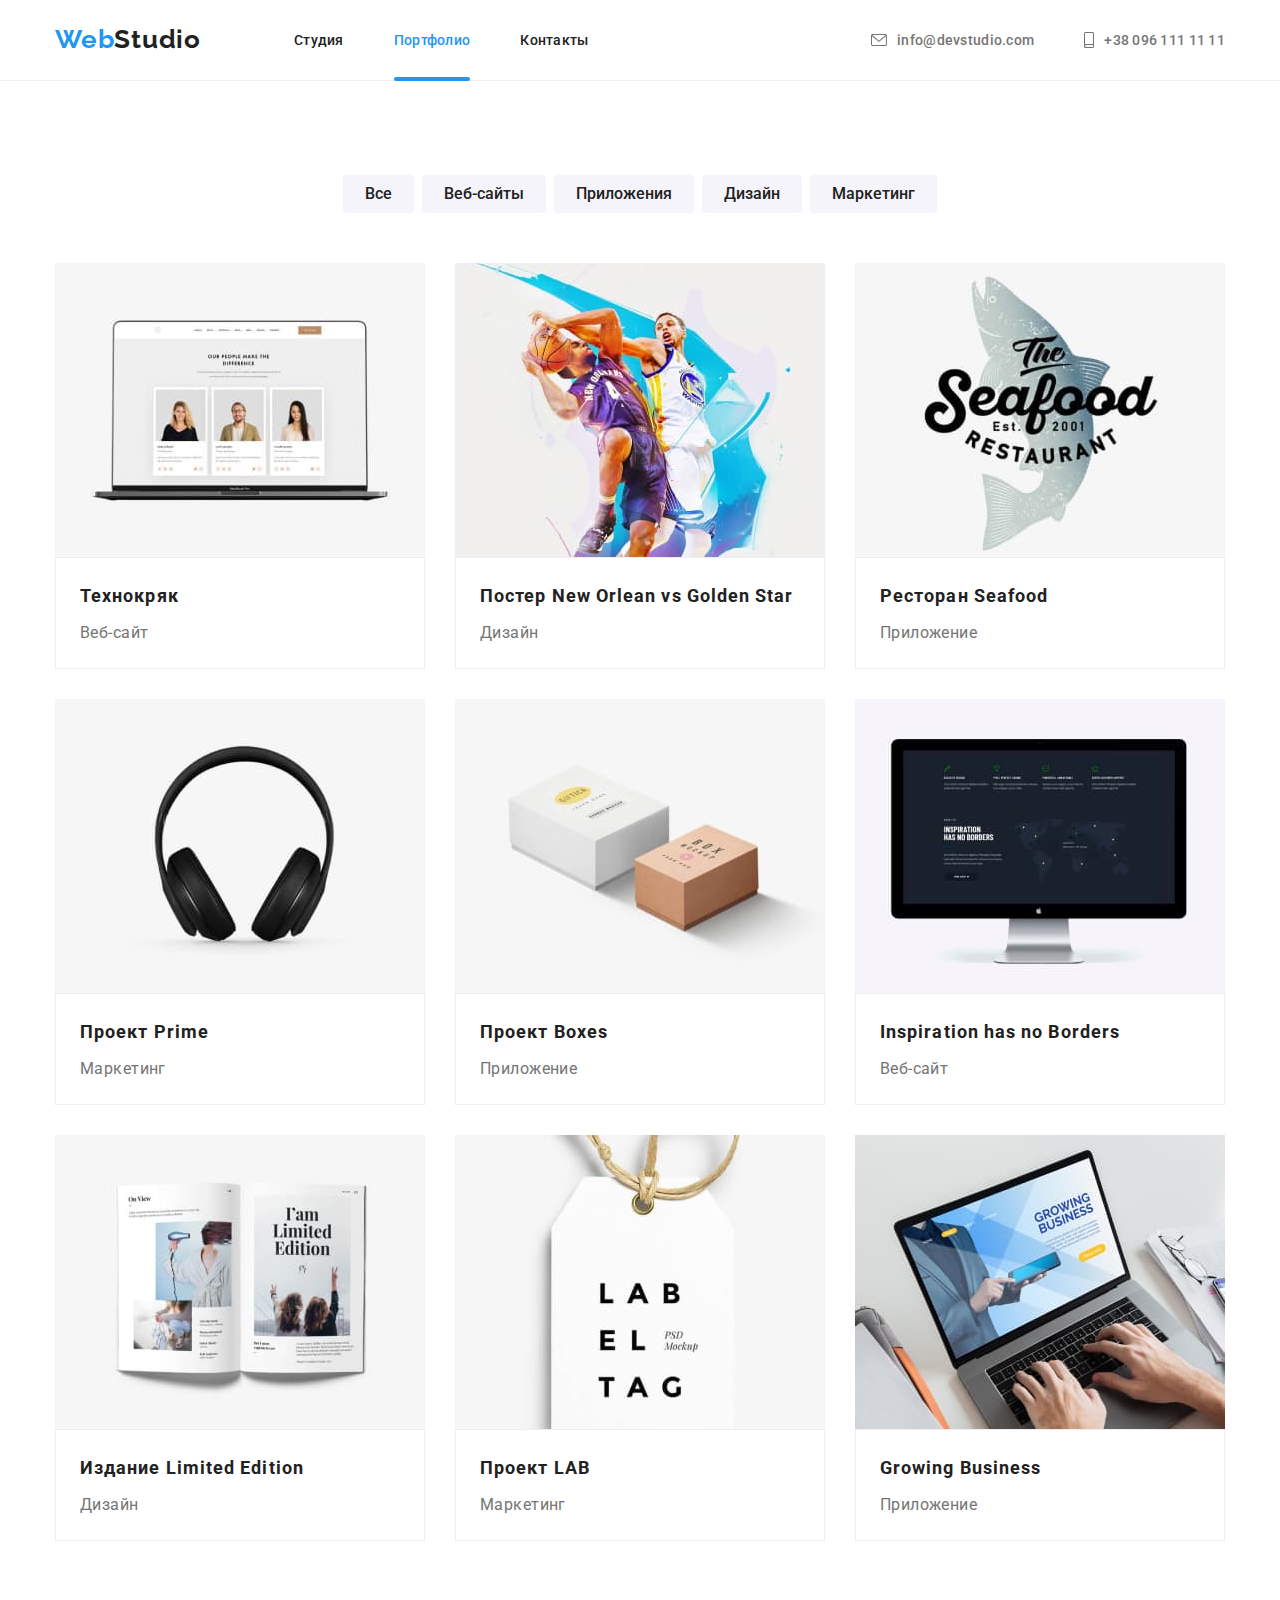
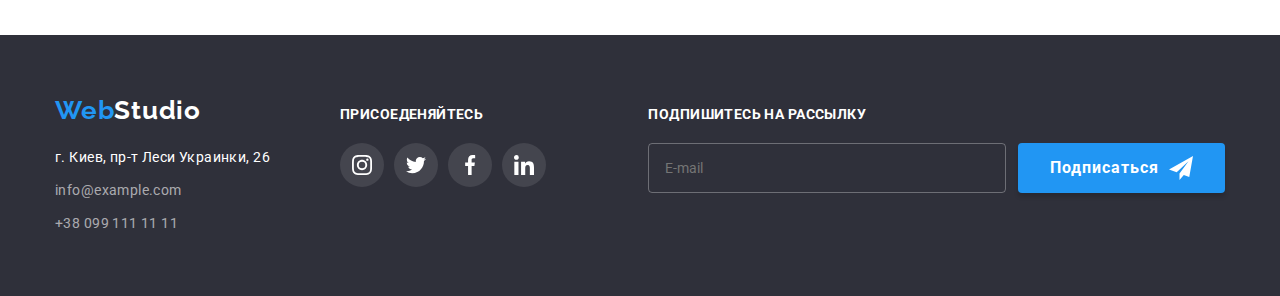
==== portfolio.html @ d72b81e9 "add files" ====
<!DOCTYPE html>
<html lang="ru">
  <head>
    <meta charset="UTF-8" />
    <meta http-equiv="X-UA-Compatible" content="IE=edge" />
    <meta name="viewport" content="width=device-width, initial-scale=1.0" />
    <title>Portfolio</title>
    <link rel="preconnect" href="https://fonts.googleapis.com" />
    <link rel="preconnect" href="https://fonts.gstatic.com" crossorigin />
    <link
      href="https://fonts.googleapis.com/css2?family=Raleway:wght@700&family=Roboto:wght@400;500;700;900&display=swap"
      rel="stylesheet"
    />
        <link rel="stylesheet" href="./css/main.min.css">
    

  </head>

  <body>
  <header class="header">
    <div class="container header__container">
      <a href="./index.html" class="logo header__logo">Web<span class="logo__text--dark">Studio</span></a>
      <nav class="nav">
        <ul class="nav__list list">
          <li class="nav__item">
            <a href="./index.html" class="nav__link link ">Студия</a>
          </li>
          <li class="nav__item">
            <a href="./portfolio.html" class="nav__link link nav__link--selected">Портфолио</a>
          </li>
          <li class="nav__item">
            <a href="" class="nav__link link">Контакты</a>
          </li>
        </ul>
      </nav>
  
      <ul class="contact list">
        <li class="contact__item">
          <a href="mailto:info@devstudio.com" class="contact__link link">
            <svg class="contact__icon" width="16" height="12">
              <use href="./images/icons.svg#icon-mail"></use>
            </svg>
            info@devstudio.com
          </a>
        </li>
        <li class="contact__item">
          <a href="tel:+380961111111" class="contact__link link"><svg class="contact__icon" width="10" height="16">
              <use href="./images/icons.svg#icon-smartphone"></use>
            </svg>
            +38 096 111 11 11
          </a>
        </li>
      </ul>
    </div>
  </header>
    <!-- Main -->
    <main>
      <section class="products section">
        <div class="container ">
          <!-- Скрытый заголовок -->
          <h1 class="visually-hidden">Проекты</h1>
          <ul class="filtr list">
            <li class="filtr__item">
              <button type="button" class="filtr-button button">Все</button>
            </li>
            <li class="filtr__item">
              <button type="button" class="filtr-button button">
                Веб-сайты
              </button>
            </li>
            <li class="filtr__item">
              <button type="button" class="filtr-button button">
                Приложения
              </button>
            </li>
            <li class="filtr__item">
              <button type="button" class="filtr-button button">Дизайн</button>
            </li>
            <li class="filtr__item">
              <button type="button" class="filtr-button button">
                Маркетинг
              </button>
            </li>
          </ul>
          <ul class="projects list card-set">
            <li class="projects-card card-item">
              
              <a href="" target="_blank" rel="noreferrer noopener" class="projects-card__link link">
                <div class="projects-card__thumb">
                <img
                  src="./images/portfolio-project-1.jpg"
                  alt="Сайт Технокряк"
                  width="370"
                  height="294"
                  class="projects-card__img"
                />
                <div class="projects-card__overlay">
                  <p class="projects-card__overlay-text">Ресурс предлагает комплексные предложения с разным уровнем функционала и сервисов. Все это позволит посетителю получить
                  исчерпывающие сведения о компании или частном лице.</p>
                </div></div>
                <div class="projects-card__content">
                  <h2 class="projects-card__subtitle">Технокряк</h2>
                  <p class="projects-card__text">Веб-сайт</p>
                </div>
              </a>
            </li>
            <li class="projects-card card-item">
              <a href="" target="_blank" rel="noreferrer noopener" class="projects-card__link link"><div class="projects-card__thumb">
                <img
                  src="./images/portfolio-project-2.jpg"
                  alt="Постер New Orlean vs Golden Star"
                  width="370"
                  height="294"
                  class="projects-card__img"
                /><div class="projects-card__overlay">
                  <p class="projects-card__overlay-text">Ресурс предлагает комплексные предложения с разным уровнем функционала и сервисов. Все это позволит посетителю получить
                  исчерпывающие сведения о компании или частном лице.</p>
                </div></div>
                <div class="projects-card__content">
                  <h2 class="projects-card__subtitle">
                    Постер New Orlean vs Golden Star
                  </h2>
                  <p class="projects-card__text">Дизайн</p>
                </div>
              </a>
            </li>
            <li class="projects-card card-item">
              <a href="" target="_blank" rel="noreferrer noopener" class="projects-card__link link"><div class="projects-card__thumb">
                <img
                  src="./images/portfolio-project-3.jpg"
                  alt="Логотип ресторана Seafood"
                  width="370"
                  height="294"
                  class="projects-card__img"
                /><div class="projects-card__overlay">
                  <p class="projects-card__overlay-text">Ресурс предлагает комплексные предложения с разным уровнем функционала и сервисов. Все это позволит посетителю получить
                  исчерпывающие сведения о компании или частном лице.</p>
                </div></div>
                <div class="projects-card__content">
                  <h2 class="projects-card__subtitle">Ресторан Seafood</h2>
                  <p class="projects-card__text">Приложение</p>
                </div></a
              >
            </li>
            <li class="projects-card card-item">
              <a href="" target="_blank" rel="noreferrer noopener" class="projects-card__link link"><div class="projects-card__thumb">
                <img
                  src="./images/portfolio-project-4.jpg"
                  alt="Наушники"
                  width="370"
                  height="294"
                  class="projects-card__img"
                /><div class="projects-card__overlay">
                  <p class="projects-card__overlay-text">Ресурс предлагает комплексные предложения с разным уровнем функционала и сервисов. Все это позволит посетителю получить
                  исчерпывающие сведения о компании или частном лице.</p>
                </div></div>
                <div class="projects-card__content">
                  <h2 class="projects-card__subtitle">Проект Prime</h2>
                  <p class="projects-card__text">Маркетинг</p>
                </div></a
              >
            </li>
            <li class="projects-card card-item">
              <a href="" target="_blank" rel="noreferrer noopener" class="projects-card__link link"><div class="projects-card__thumb">
                <img
                  src="./images/portfolio-project-5.jpg"
                  alt="Картонные коробки"
                  width="370"
                  height="294"
                  class="projects-card__img"
                /><div class="projects-card__overlay">
                  <p class="projects-card__overlay-text">Ресурс предлагает комплексные предложения с разным уровнем функционала и сервисов. Все это позволит посетителю получить
                  исчерпывающие сведения о компании или частном лице.</p>
                </div></div>
                <div class="projects-card__content">
                  <h2 class="projects-card__subtitle">Проект Boxes</h2>
                  <p class="projects-card__text">Приложение</p>
                </div></a
              >
            </li>
            <li class="projects-card card-item">
              <a href="" target="_blank" rel="noreferrer noopener" class="projects-card__link link"><div class="projects-card__thumb">
                <img
                  src="./images/portfolio-project-6.jpg"
                  alt="Веб сайт Inspiration has no Borders"
                  width="370"
                  height="294"
                  class="projects-card__img"
                /><div class="projects-card__overlay">
                  <p class="projects-card__overlay-text">Ресурс предлагает комплексные предложения с разным уровнем функционала и сервисов. Все это позволит посетителю получить
                  исчерпывающие сведения о компании или частном лице.</p>
                </div></div>
                <div class="projects-card__content">
                  <h2 class="projects-card__subtitle">Inspiration has no Borders</h2>
                  <p class="projects-card__text">Веб-сайт</p>
                </div></a
              >
            </li>
            <li class="projects-card card-item">
              <a href="" target="_blank" rel="noreferrer noopener" class="projects-card__link link"><div class="projects-card__thumb">
                <img
                  src="./images/portfolio-project-7.jpg"
                  alt="Журнал"
                  width="370"
                  height="294"
                  class="projects-card__img"
                /><div class="projects-card__overlay">
                  <p class="projects-card__overlay-text">Ресурс предлагает комплексные предложения с разным уровнем функционала и сервисов. Все это позволит посетителю получить
                  исчерпывающие сведения о компании или частном лице.</p>
                </div></div>
                <div class="projects-card__content">
                  <h2 class="projects-card__subtitle">Издание Limited Edition</h2>
                  <p class="projects-card__text">Дизайн</p>
                </div></a
              >
            </li>
            <li class="projects-card card-item">
              <a href="" target="_blank" rel="noreferrer noopener" class="projects-card__link link"><div class="projects-card__thumb">
                <img
                  src="./images/portfolio-project-8.jpg"
                  alt="Бирка"
                  width="370"
                  height="294"
                  class="projects-card__img"
                /><div class="projects-card__overlay">
                  <p class="projects-card__overlay-text">Ресурс предлагает комплексные предложения с разным уровнем функционала и сервисов. Все это позволит посетителю получить
                  исчерпывающие сведения о компании или частном лице.</p>
                </div></div>
                <div class="projects-card__content">
                  <h2 class="projects-card__subtitle">Проект LAB</h2>
                  <p class="projects-card__text">Маркетинг</p>
                </div></a
              >
            </li>
            <li class="projects-card card-item">
              <a href="" target="_blank" rel="noreferrer noopener" class="projects-card__link link"><div class="projects-card__thumb">
                <img
                  src="./images/portfolio-project-9.jpg"
                  alt="Работа за ноутбуком"
                  width="370"
                  height="294"
                  class="projects-card__img"
                /><div class="projects-card__overlay">
                  <p class="projects-card__overlay-text">Ресурс предлагает комплексные предложения с разным уровнем функционала и сервисов. Все это позволит посетителю получить
                  исчерпывающие сведения о компании или частном лице.</p>
                </div></div>
                <div class="projects-card__content">
                  <h2 class="projects-card__subtitle">Growing Business</h2>
                  <p class="projects-card__text">Приложение</p>
                </div></a
              >
            </li>
          </ul>
        </div>
      </section>
    </main>
    <!-- Footer -->
    <footer class="footer">
      <div class="container footer__container">
        <div class="footer__item">
          <a href="./index.html" class="logo footer__logo">Web<span class="logo__text logo__text--bright">Studio</span></a>
          <address class="adress">
            <ul class="adress__list list">
              <li class="adress__item">
                <a href="https://goo.gl/maps/aiTGivNMwJ3PyjdGA" target="_blank" rel="noreferrer noopener"
                  class="adress__coordinate adress__coordinate--bright link">г. Киев, пр-т Леси Украинки, 26</a>
              </li>
              <li class="adress__item">
                <a href="mailto:info@example.com " class="adress__contact link">info@example.com</a>
              </li>
              <li class="adress__item">
                <a href="tel:+380991111111" class="adress__contact link">+38 099 111 11 11</a>
              </li>
            </ul>
          </address>
        </div>
        <div class="footer__item">
          <h2 class="footer__subtitle">присоеденяйтесь</h2>
          <ul class="social list">
            <li class="social__item">
              <a class="social__link link" href="" target="_blank" rel="noreferrer noopener">
                <svg class="instagram" width="20" height="20">
                  <use href="./images/icons.svg#icon-instagram"></use>
                </svg></a>
            </li>
            <li class="social__item">
              <a class="social__link link" href="" target="_blank" rel="noreferrer noopener">
                <svg class="twitter" width="20" height="20">
                  <use href="./images/icons.svg#icon-twitter"></use>
                </svg></a>
            </li>
            <li class="social__item">
              <a class="social__link link" href="" target="_blank" rel="noreferrer noopener">
                <svg class="facebook" width="20" height="20">
                  <use href="./images/icons.svg#icon-facebook"></use>
                </svg></a>
            </li>
            <li class="social__item">
              <a class="social__link link" href="" target="_blank" rel="noreferrer noopener">
                <svg class="linkedin" width="20" height="20">
                  <use href="./images/icons.svg#icon-linkedin"></use>
                </svg></a>
            </li>
          </ul>
    
        </div>
        <div class="footer__item">
          <b class="footer__subtitle">Подпишитесь на рассылку</b>
          <form class="mailing" name="mailing-form">
            <input class="mailing__input" type="email" name="mailing-email" placeholder="E-mail" autocomplete="off">
            <button class="main-button button" type="submit">Подписаться
              <svg class="mailing__icon send" width="24" height="24">
                <use href="./images/icons.svg#icon-send"></use>
              </svg></button>
          </form>
        </div>
      </div>
    </footer>
  </body>
</html>
---- css/main.min.css ----
/*! modern-normalize v1.1.0 | MIT License | https://github.com/sindresorhus/modern-normalize */*,::before,::after{box-sizing:border-box}html{line-height:1.15;-webkit-text-size-adjust:100%;-moz-tab-size:4;tab-size:4}body{margin:0;font-family:system-ui,-apple-system,"Segoe UI",Roboto,Helvetica,Arial,sans-serif,"Apple Color Emoji","Segoe UI Emoji"}hr{height:0;color:inherit}abbr[title]{text-decoration:underline dotted}b,strong{font-weight:bolder}code,kbd,samp,pre{font-family:ui-monospace,SFMono-Regular,Consolas,"Liberation Mono",Menlo,monospace;font-size:1em}small{font-size:80%}sub,sup{font-size:75%;line-height:0;position:relative;vertical-align:baseline}sub{bottom:-0.25em}sup{top:-0.5em}table{text-indent:0;border-color:inherit}button,input,optgroup,select,textarea{font-family:inherit;font-size:100%;line-height:1.15;margin:0}button,select{text-transform:none}button,[type=button],[type=reset],[type=submit]{-webkit-appearance:button}::-moz-focus-inner{border-style:none;padding:0}:-moz-focusring{outline:1px dotted ButtonText}:-moz-ui-invalid{box-shadow:none}legend{padding:0}progress{vertical-align:baseline}::-webkit-inner-spin-button,::-webkit-outer-spin-button{height:auto}[type=search]{-webkit-appearance:textfield;outline-offset:-2px}::-webkit-search-decoration{-webkit-appearance:none}::-webkit-file-upload-button{-webkit-appearance:button;font:inherit}summary{display:list-item}:root{--main-text-color: #757575;--logo-accent-color: #2196f3;--accent-color: #2196f3;--dark-bcg-color: #2f303a;--white-bcg-color: #ffffff;--white-text-color: #ffffff;--grey-bcg-color: #e5e5e5;--hero-btn-active-color: #188ce8;--filtr-btn-bcg-color: #f5f4fa;--team-bcg-color: #f5f4fa;--lite-grey-color: #f5f4fa;--dark-text-color: #212121;--footer-contact-color: rgba(255, 255, 255, 0.6);--card-gap: 30px;--card-item: 3;--card-shadow: 0px 1px 3px rgba(0, 0, 0, 0.12), 0px 1px 1px rgba(0, 0, 0, 0.14), 0px 2px 1px rgba(0, 0, 0, 0.2);--icon-main-color: #AFB1B8}p,h1,h2,h3,h4,h5,h6{margin:0}ul,ol{margin:0;padding-left:0}.visually-hidden{position:absolute;white-space:nowrap;width:1px;height:1px;overflow:hidden;border:0;padding:0;clip:rect(0 0 0 0);clip-path:inset(50%);margin:-1px}.container{width:1200px;padding-left:15px;padding-right:15px;margin-left:auto;margin-right:auto}body{font-family:"Roboto",sans-serif;color:var(--main-text-color);letter-spacing:.03em;font-size:14px;line-height:1.71}img{display:block;max-width:100%;height:auto}.section{padding-top:94px;padding-bottom:94px}.link{text-decoration:none;color:inherit}.list{list-style:none}.button{font-family:inherit;cursor:pointer;border-radius:4px;font-style:inherit}.card-item{margin-left:var(--card-gap);margin-top:var(--card-gap);flex-basis:calc(100%/var(--card-item) - var(--card-gap))}.card-set{display:flex;flex-wrap:wrap;margin-left:calc(-1*var(--card-gap));margin-top:calc(-1*var(--card-gap))}.logo__text--dark{color:var(--dark-text-color)}.logo{color:var(--logo-accent-color);font-family:"Raleway",sans-serif;font-size:26px;font-weight:700;line-height:1.17;letter-spacing:.03em;text-decoration:none}.header{border-bottom:1px solid #ececec;font-weight:500;line-height:1.17;letter-spacing:.02em}.header__container{display:flex;align-items:center}.header__logo{padding-top:24px;padding-bottom:25px;margin-right:93px}.contact{display:flex;margin-left:auto}.contact__item:not(:last-child){margin-right:50px}.contact__icon{fill:currentColor;margin-right:10px}.contact__link:hover,.contact__link:focus{color:var(--accent-color)}.nav__list{display:flex;margin-left:auto;color:#212121}.nav__item{position:relative}.nav__item:not(:last-child){margin-right:50px}.nav__link,.contact__link{display:flex;align-items:center;padding-top:32px;padding-bottom:32px;transition-property:color;transition-duration:250ms;transition-timing-function:cubic-bezier(0.4, 0, 0.2, 1)}.nav__link--selected{color:#2196f3}.nav__link--selected::after{position:absolute;transform:translateY(calc(-100% + 1px));top:100%;content:"";background-color:var(--accent-color);border-radius:2px;width:100%;min-height:4px}.nav__link:hover,.nav__link:focus{color:var(--accent-color)}.hero{background-color:var(--dark-bcg-color);padding-top:200px;padding-bottom:200px;background-image:linear-gradient(rgba(47, 48, 58, 0.4), rgba(47, 48, 58, 0.4)),url(../images/hero-bcg.jpg);background-repeat:no-repeat;background-position:center;max-width:1600px;min-height:600px;background-size:cover;margin-left:auto;margin-right:auto}.hero__title{color:var(--white-text-color);font-size:44px;font-weight:900;letter-spacing:.06em;line-height:1.36;text-align:center;text-transform:uppercase;margin-bottom:30px}.main-button{display:flex;margin-left:auto;margin-right:auto;padding:10px 32px;justify-content:center;align-items:center;min-width:200px;color:var(--white-text-color);background-color:var(--accent-color);border:0;text-align:center;font-size:16px;font-weight:700;line-height:1.87;letter-spacing:.06em;box-shadow:0px 4px 4px rgba(0,0,0,.15);transition-property:background-color;transition-delay:250ms;transition-timing-function:cubic-bezier(0.4, 0, 0.2, 1)}.main-button:hover,.main-button:focus{background-color:var(--hero-btn-active-color)}.backdrop.is-hidden{opacity:0;pointer-events:none}.close-btn{position:fixed;top:8px;right:8px;display:flex;justify-content:center;align-items:center;background-color:var(--white-bcg-color);border:1px solid rgba(0,0,0,.1);border-radius:50%;padding:0;height:30px;width:30px;cursor:pointer;transition-property:fill;transition-duration:250ms;transition-timing-function:cubic-bezier(0.4, 0, 0.2, 1)}.close-btn:hover,.close-btn:focus{fill:var(--accent-color)}.backdrop{position:fixed;top:0;left:0;opacity:1;transition:opacity 250ms cubic-bezier(0.4, 0, 0.2, 1);width:100%;height:100%;background-color:rgba(0,0,0,.2)}.modal{position:absolute;top:50%;left:50%;width:528px;height:581px;box-shadow:0px 1px 3px rgba(0,0,0,.12),0px 1px 1px rgba(0,0,0,.14),0px 2px 1px rgba(0,0,0,.2);border-radius:4px;background-color:var(--white-bcg-color);padding:40px;transform:translate(-50%, -50%) scale3d(1, 1, 1);transition:transform 250ms cubic-bezier(0.4, 0, 0.2, 1)}.backdrop.is-hidden .modal{transform:translate(-50%, -50%) scale3d(0, 0, 0)}.modal__title{display:flex;justify-content:center;margin-bottom:12px;font-size:20px;line-height:1.15;color:var(--dark-text-color)}.callback-field__input{border:1px solid rgba(33,33,33,.2);border-radius:4px;width:100%;height:40px;padding-left:42px;transition-property:border-color;transition-delay:250ms;transition-timing-function:cubic-bezier(0.4, 0, 0.2, 1)}.callback-field__input:hover,.callback-field__input:focus,.callback-field__input:not(:placeholder-shown){border:1px solid #2196f3;border-radius:4px}.callback-field__input:focus-within{outline:none}.callback__title{display:flex;font-size:12px;font-weight:none;line-height:1.16;letter-spacing:.01em;margin-bottom:4px}.callback-inputs__comment{display:block;width:100%;height:120px;resize:none;border:1px solid rgba(33,33,33,.2);border-radius:4px;padding:12px 16px;transition-property:border-color;transition-delay:250ms;transition-timing-function:cubic-bezier(0.4, 0, 0.2, 1)}.callback-inputs__comment:hover,.callback-inputs__comment:focus,.callback-inputs__comment:not(:placeholder-shown){border:1px solid #2196f3;border-radius:4px}.callback-inputs__comment:focus-within{outline:none}.callback-inputs{margin-bottom:20px}.callback-checkbox{margin-bottom:30px}.callback__label{display:block}.callback__label:not(:last-child){margin-bottom:10px}.callback__label textarea::placeholder{color:rgba(117,117,117,.5)}.callback-field__icon{position:absolute;top:50%;left:12px;transform:translateY(-50%);transition-property:fill;transition-delay:250ms;transition-timing-function:cubic-bezier(0.4, 0, 0.2, 1)}.callback-field__input:hover~.callback-field__icon,.callback-field__input:focus~.callback-field__icon{fill:var(--accent-color)}.callback-field{position:relative}.callback-checkbox__label{display:flex;align-items:center;justify-content:center;cursor:pointer}.callback-checkbox__icon-box{display:flex;justify-content:center;align-items:center;width:16px;height:15px;border:2px solid var(--dark-text-color);margin-right:8.38px;border-radius:3px;fill:rgba(0,0,0,0)}.callback-checkbox__link{color:var(--accent-color);margin-left:4px;text-underline-position:under}.callback-checkbox__input{transition-property:border-color;transition-delay:250ms;transition-timing-function:cubic-bezier(0.4, 0, 0.2, 1)}.callback-checkbox__input:checked+span{background-color:var(--accent-color);fill:var(--white-bcg-color);border:none}.callback-checkbox__input:focus+span,.callback-checkbox__input:hover+span{border-color:var(--accent-color)}.privelegy__list{--card-item: 4}.privelegy__subtitle{margin-bottom:10px;font-size:14px;line-height:1.17;color:var(--dark-text-color);text-transform:uppercase}.privelegy__icon{display:flex;height:120px;background-color:var(--lite-grey-color);margin-bottom:30px;justify-content:center;align-items:center;border-radius:4px}.section-title{font-size:36px;line-height:1.17;color:var(--dark-text-color);text-align:center;margin-bottom:50px}.occupation{padding-top:0}.occupation__item{position:relative}.occupation__img-text{position:absolute;top:100%;transform:translateY(-100%);display:flex;justify-content:center;align-items:center;font-weight:700;line-height:1.14;text-transform:uppercase;color:var(--white-text-color);background-color:rgba(47,48,58,.8);width:100%;height:70px}.team{background-color:var(--team-bcg-color)}.team-card__subtitle{margin-bottom:10px;font-weight:500;color:var(--dark-text-color)}.team-card__text,.team-card__subtitle{font-size:16px;text-align:center;line-height:1.18}.team-card__text{margin-bottom:16px}.team__list{--card-item: 4}.team-card{background-color:var(--white-bcg-color);box-shadow:var(--card-shadow);border-radius:0px 0px 4px 4px}.team-card__content{padding:30px}.social{display:flex;justify-content:center}.social__item{width:44px;height:44px}.social__item:not(:last-child){margin-right:10px}.social__link{display:flex;justify-content:center;align-items:center;width:100%;height:100%;border-radius:50%;fill:var(--icon-main-color);background-color:rgba(255,255,255,.1);transition-property:background-color,fill;transition-duration:250ms;transition-timing-function:cubic-bezier(0.4, 0, 0.2, 1)}.social__link:focus,.social__link:hover{background-color:var(--accent-color);fill:var(--white-bcg-color)}.clients{padding-top:94px;padding-bottom:94px}.clients__list{--card-item: 6}.clients__title{margin-bottom:50px}.clients__link{padding-top:16px;padding-bottom:16px;display:flex;width:100%;height:100%;fill:var(--icon-main-color);justify-content:center;align-items:center;border:1px solid;border-color:var(--icon-main-color);border-radius:4px;transition-property:border-color,fill;transition-duration:250ms;transition-timing-function:cubic-bezier(0.4, 0, 0.2, 1)}.clients__link:focus,.clients__link:hover{fill:var(--accent-color);border-color:var(--accent-color)}.footer{padding-top:60px;padding-bottom:60px;background-color:var(--dark-bcg-color)}.logo__text--bright{color:var(--white-bcg-color)}.footer__logo{display:block;margin-bottom:20px}.footer__item:not(:last-child){margin-right:70px}.footer__item:last-child{margin-left:auto}.footer__subtitle{display:block;margin-bottom:20px;text-transform:uppercase;font-size:14px;line-height:1.17;color:var(--white-text-color)}.footer__container{display:flex;align-items:baseline}.footer .social__link{fill:var(--white-text-color)}.adress{font-style:normal}.adress__contact{color:var(--footer-contact-color);transition-property:color;transition-duration:250ms;transition-timing-function:cubic-bezier(0.4, 0, 0.2, 1)}.adress__contact:focus,.adress__contact:hover{color:var(--accent-color)}.adress__item:not(:last-child){margin-bottom:9px}.adress__coordinate--bright{color:var(--white-text-color);transition-property:color;transition-duration:250ms;transition-timing-function:cubic-bezier(0.4, 0, 0.2, 1)}.adress__coordinate:hover,.adress__coordinate:focus{color:var(--accent-color)}.mailing{display:flex}.mailing__icon{margin-left:10px}.mailing__input{height:50px;width:358px;margin-right:12px;background-color:rgba(0,0,0,0);border:1px solid rgba(255,255,255,.3);border-radius:4px;padding-left:16px;color:var(--white-text-color);outline:none}.filtr-button{padding:6px 22px;background-color:var(--filtr-btn-bcg-color);border:none;color:var(--dark-text-color);font-size:16px;font-weight:500;line-height:1.62;letter-spacing:none;text-align:center;transition-property:color,background-color,box-shadow;transition-duration:250ms;transition-timing-function:cubic-bezier(0.4, 0, 0.2, 1)}.filtr-button:focus,.filtr-button:hover{background-color:var(--accent-color);color:var(--white-text-color);box-shadow:0px 3px 1px rgba(0,0,0,.1),0px 1px 2px rgba(0,0,0,.08),0px 2px 2px rgba(0,0,0,.12)}.filtr{display:flex;justify-content:center;margin-bottom:50px}.filtr__item:not(:last-child){margin-right:8px}.projects-card{background-color:var(--white-bcg-color)}.projects-card__overlay-text{display:flex;font-size:18px;line-height:1.55;color:var(--white-text-color);padding:63px 24px}.projects-card__thumb{position:relative;overflow:hidden}.projects-card__overlay{position:absolute;width:100%;height:100%;background-color:rgba(33,150,243,.9);transition:transform 250ms cubic-bezier(0.4, 0, 0.2, 1)}.projects-card__link:hover .projects-card__overlay,.projects-card__link:focus .projects-card__overlay{transform:translateY(-100%)}.projects-card__link{display:flex;flex-direction:column;transition-property:color,background-color,box-shadow,fill;transition-duration:250ms;transition-timing-function:cubic-bezier(0.4, 0, 0.2, 1)}.projects-card__link:focus,.projects-card__link:hover{box-shadow:0px 1px 1px rgba(0,0,0,.12),0px 4px 4px rgba(0,0,0,.06),1px 4px 6px rgba(0,0,0,.16)}.projects-card__subtitle{font-size:18px;line-height:2;color:var(--dark-text-color);letter-spacing:.06em;margin-bottom:4px}.projects-card__text{font-size:16px;line-height:1.88}.projects-card__content{border:1px solid #eee;padding:20px 24px;width:100%}/*# sourceMappingURL=main.min.css.map */
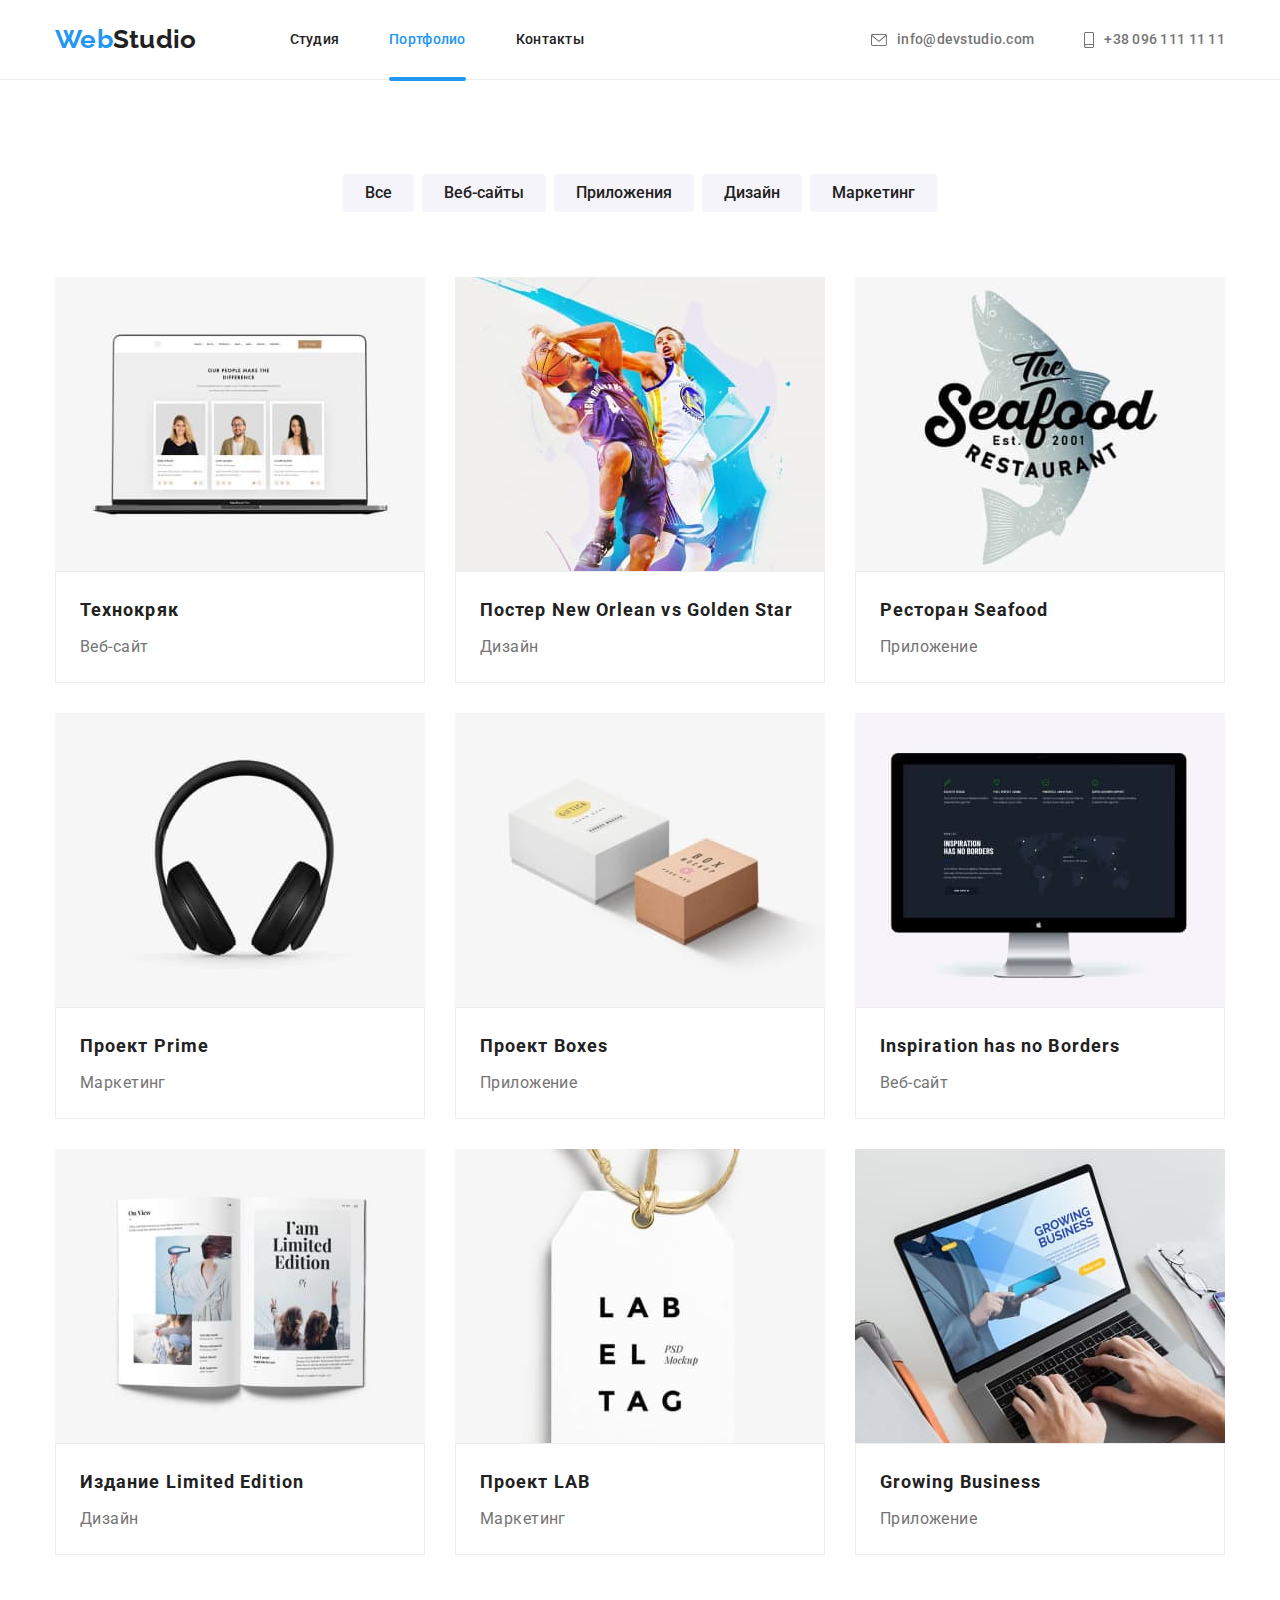
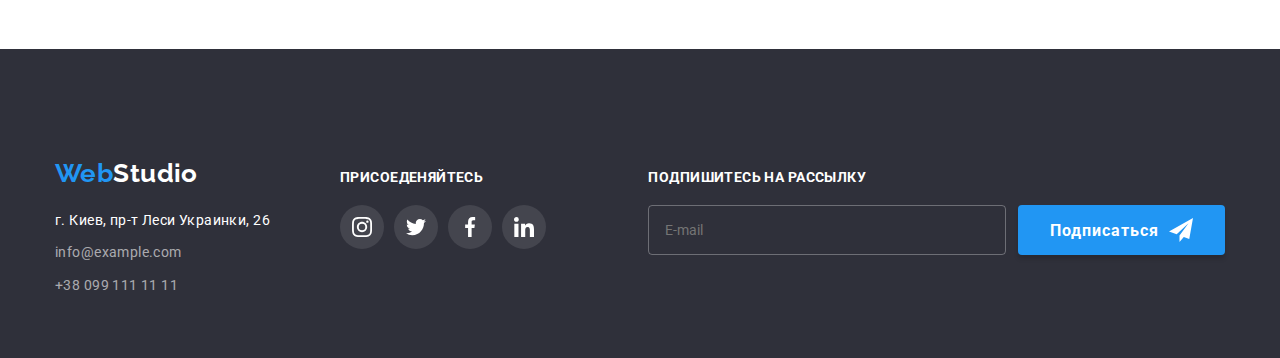
==== commit 3afe4654: "adaptive" ====
--- a/portfolio.html
+++ b/portfolio.html
@@ -33,7 +33,6 @@
           </li>
         </ul>
       </nav>
-  
       <ul class="contact list">
         <li class="contact__item">
           <a href="mailto:info@devstudio.com" class="contact__link link">
@@ -51,6 +50,52 @@
           </a>
         </li>
       </ul>
+      <button type="button" class="header__menu-btn">
+        <svg class="mob-menu__icon-open" width="40" height="40">
+          <use href="./images/icons.svg#icon-mob-menu"></use>
+        </svg></button>
+    </div>
+  
+  
+    <div class="mob-menu visually-hidden">
+      <div class="mob-menu__container">
+        <div class="mob-menu__box-top">
+          <button type="button" class="mob-menu__close"><svg class="mob-menu__icon-close" width="40" height="40">
+              <use href="./images/icons.svg#icon-mob-menu-close"></use>
+            </svg></button>
+          <ul class="mob-menu__list list">
+            <li class="mob-menu__item">
+              <a href="./index.html" class="mob-menu__link link ">Студия</a>
+            </li>
+            <li class="mob-menu__item">
+              <a href="./portfolio.html" class="mob-menu__link link mob-menu__link--selected">Портфолио</a>
+            </li>
+            <li class="mob-menu__item">
+              <a href="" class="mob-menu__link link">Контакты</a>
+            </li>
+          </ul>
+        </div>
+        <div class="mob-menu__box-bottom">
+          <ul class="mob-menu__contact list">
+            <li class="mob-menu__contact-item">
+              <a href="tel:+380961111111" class="mob-contact__tel-link link">
+                +38 096 111 11 11
+              </a>
+            </li>
+            <li class="mob-menu__contact-item">
+              <a href="mailto:info@devstudio.com" class="mob-contact__email-link link">
+                info@devstudio.com
+              </a>
+            </li>
+          </ul>
+          <ul class="mob-menu__soc-list list">
+            <li class="mob-menu__soc-item"> <a href="" class="mob-menu__soc-link link">Instagram</a></li>
+            <li class="mob-menu__soc-item"> <a href="" class="mob-menu__soc-link mob-soc-link link">Twitter</a></li>
+            <li class="mob-menu__soc-item"> <a href="" class="mob-menu__soc-link mob-soc-link link">Facebook</a></li>
+            <li class="mob-menu__soc-item"> <a href="" class="mob-menu__soc-link mob-soc-link link">LinkedIn</a></li>
+          </ul>
+        </div>
+      </div>
     </div>
   </header>
     <!-- Main -->
@@ -87,13 +132,25 @@
               
               <a href="" target="_blank" rel="noreferrer noopener" class="projects-card__link link">
                 <div class="projects-card__thumb">
+                   <picture>
+                <source srcset="./images/portfolio-project-1.jpg 1x,
+                ./images/portfolio-project-1-2x.jpg 2x"
+                media="(min-width:1200px)">
+                <source srcset="./images/portfolio-project-1-tab.jpg 1x,
+                ./images/portfolio-project-1-tab-2x.jpg 2x "
+                media="(min-width: 768px)">
+                <source srcset="./images/portfolio-project-1-mob.jpg 1x,
+                ./images/portfolio-project-1-mob-2x.jpg 2x"
+                media="(max-width:767px)">
                 <img
                   src="./images/portfolio-project-1.jpg"
                   alt="Сайт Технокряк"
-                  width="370"
-                  height="294"
-                  class="projects-card__img"
-                />
+                  width=""
+                  height=""
+                  class="projects-card__img"
+                />
+              </picture>
+                
                 <div class="projects-card__overlay">
                   <p class="projects-card__overlay-text">Ресурс предлагает комплексные предложения с разным уровнем функционала и сервисов. Все это позволит посетителю получить
                   исчерпывающие сведения о компании или частном лице.</p>
@@ -106,13 +163,25 @@
             </li>
             <li class="projects-card card-item">
               <a href="" target="_blank" rel="noreferrer noopener" class="projects-card__link link"><div class="projects-card__thumb">
-                <img
+                <picture>
+                <source srcset="./images/portfolio-project-2.jpg 1x,
+                ./images/portfolio-project-2-2x.jpg 2x"
+                media="(min-width:1200px)">
+                <source srcset="./images/portfolio-project-2-tab.jpg 1x,
+                ./images/portfolio-project-2-tab-2x.jpg 2x "
+                media="(min-width: 768px)">
+                <source srcset="./images/portfolio-project-2-mob.jpg 1x,
+                ./images/portfolio-project-2-mob-2x.jpg 2x"
+                media="(max-width:767px)">
+               <img
                   src="./images/portfolio-project-2.jpg"
                   alt="Постер New Orlean vs Golden Star"
-                  width="370"
-                  height="294"
-                  class="projects-card__img"
-                /><div class="projects-card__overlay">
+                  width=""
+                  height=""
+                  class="projects-card__img"
+                />
+              </picture>
+               <div class="projects-card__overlay">
                   <p class="projects-card__overlay-text">Ресурс предлагает комплексные предложения с разным уровнем функционала и сервисов. Все это позволит посетителю получить
                   исчерпывающие сведения о компании или частном лице.</p>
                 </div></div>
@@ -126,13 +195,25 @@
             </li>
             <li class="projects-card card-item">
               <a href="" target="_blank" rel="noreferrer noopener" class="projects-card__link link"><div class="projects-card__thumb">
-                <img
+                <picture>
+                <source srcset="./images/portfolio-project-3.jpg 1x,
+                ./images/portfolio-project-3-2x.jpg 2x"
+                media="(min-width:1200px)">
+                <source srcset="./images/portfolio-project-3-tab.jpg 1x,
+                ./images/portfolio-project-3-tab-2x.jpg 2x "
+                media="(min-width: 768px)">
+                <source srcset="./images/portfolio-project-3-mob.jpg 1x,
+                ./images/portfolio-project-3-mob-2x.jpg 2x"
+                media="(max-width:767px)">
+              <img
                   src="./images/portfolio-project-3.jpg"
                   alt="Логотип ресторана Seafood"
-                  width="370"
-                  height="294"
-                  class="projects-card__img"
-                /><div class="projects-card__overlay">
+                  width=""
+                  height=""
+                  class="projects-card__img"
+                />
+                </picture>
+                <div class="projects-card__overlay">
                   <p class="projects-card__overlay-text">Ресурс предлагает комплексные предложения с разным уровнем функционала и сервисов. Все это позволит посетителю получить
                   исчерпывающие сведения о компании или частном лице.</p>
                 </div></div>
@@ -144,13 +225,25 @@
             </li>
             <li class="projects-card card-item">
               <a href="" target="_blank" rel="noreferrer noopener" class="projects-card__link link"><div class="projects-card__thumb">
+                <picture>
+                <source srcset="./images/portfolio-project-4.jpg 1x,
+                ./images/portfolio-project-4-2x.jpg 2x"
+                media="(min-width:1200px)">
+                <source srcset="./images/portfolio-project-4-tab.jpg 1x,
+                ./images/portfolio-project-4-tab-2x.jpg 2x "
+                media="(min-width: 768px)">
+                <source srcset="./images/portfolio-project-4-mob.jpg 1x,
+                ./images/portfolio-project-4-mob-2x.jpg 2x"
+                media="(max-width:767px)">
                 <img
                   src="./images/portfolio-project-4.jpg"
                   alt="Наушники"
-                  width="370"
-                  height="294"
-                  class="projects-card__img"
-                /><div class="projects-card__overlay">
+                  width=" "
+                  height=" "
+                  class="projects-card__img"
+                />
+                </picture>
+                <div class="projects-card__overlay">
                   <p class="projects-card__overlay-text">Ресурс предлагает комплексные предложения с разным уровнем функционала и сервисов. Все это позволит посетителю получить
                   исчерпывающие сведения о компании или частном лице.</p>
                 </div></div>
@@ -162,13 +255,25 @@
             </li>
             <li class="projects-card card-item">
               <a href="" target="_blank" rel="noreferrer noopener" class="projects-card__link link"><div class="projects-card__thumb">
+                <picture>
+                <source srcset="./images/portfolio-project-5.jpg 1x,
+                ./images/portfolio-project-5-2x.jpg 2x"
+                media="(min-width:1200px)">
+                <source srcset="./images/portfolio-project-5-tab.jpg 1x,
+                ./images/portfolio-project-5-tab-2x.jpg 2x "
+                media="(min-width: 768px)">
+                <source srcset="./images/portfolio-project-5-mob.jpg 1x,
+                ./images/portfolio-project-5-mob-2x.jpg 2x"
+                media="(max-width:767px)">
                 <img
                   src="./images/portfolio-project-5.jpg"
                   alt="Картонные коробки"
-                  width="370"
-                  height="294"
-                  class="projects-card__img"
-                /><div class="projects-card__overlay">
+                  width=" "
+                  height=" "
+                  class="projects-card__img"
+                />
+                </picture>
+                <div class="projects-card__overlay">
                   <p class="projects-card__overlay-text">Ресурс предлагает комплексные предложения с разным уровнем функционала и сервисов. Все это позволит посетителю получить
                   исчерпывающие сведения о компании или частном лице.</p>
                 </div></div>
@@ -180,13 +285,25 @@
             </li>
             <li class="projects-card card-item">
               <a href="" target="_blank" rel="noreferrer noopener" class="projects-card__link link"><div class="projects-card__thumb">
+                <picture>
+                <source srcset="./images/portfolio-project-6.jpg 1x,
+                ./images/portfolio-project-6-2x.jpg 2x"
+                media="(min-width:1200px)">
+                <source srcset="./images/portfolio-project-6-tab.jpg 1x,
+                ./images/portfolio-project-6-tab-2x.jpg 2x "
+                media="(min-width: 768px)">
+                <source srcset="./images/portfolio-project-6-mob.jpg 1x,
+                ./images/portfolio-project-6-mob-2x.jpg 2x"
+                media="(max-width:767px)">
                 <img
                   src="./images/portfolio-project-6.jpg"
                   alt="Веб сайт Inspiration has no Borders"
-                  width="370"
-                  height="294"
-                  class="projects-card__img"
-                /><div class="projects-card__overlay">
+                  width=" "
+                  height=" "
+                  class="projects-card__img"
+                />
+                </picture>
+<div class="projects-card__overlay">
                   <p class="projects-card__overlay-text">Ресурс предлагает комплексные предложения с разным уровнем функционала и сервисов. Все это позволит посетителю получить
                   исчерпывающие сведения о компании или частном лице.</p>
                 </div></div>
@@ -198,13 +315,25 @@
             </li>
             <li class="projects-card card-item">
               <a href="" target="_blank" rel="noreferrer noopener" class="projects-card__link link"><div class="projects-card__thumb">
+                <picture>
+                <source srcset="./images/portfolio-project-7.jpg 1x,
+                ./images/portfolio-project-7-2x.jpg 2x"
+                media="(min-width:1200px)">
+                <source srcset="./images/portfolio-project-7-tab.jpg 1x,
+                ./images/portfolio-project-7-tab-2x.jpg 2x "
+                media="(min-width: 768px)">
+                <source srcset="./images/portfolio-project-7-mob.jpg 1x,
+                ./images/portfolio-project-7-mob-2x.jpg 2x"
+                media="(max-width:767px)">
                 <img
                   src="./images/portfolio-project-7.jpg"
                   alt="Журнал"
-                  width="370"
-                  height="294"
-                  class="projects-card__img"
-                /><div class="projects-card__overlay">
+                  width=" "
+                  height=" "
+                  class="projects-card__img"
+                />
+                </picture>
+<div class="projects-card__overlay">
                   <p class="projects-card__overlay-text">Ресурс предлагает комплексные предложения с разным уровнем функционала и сервисов. Все это позволит посетителю получить
                   исчерпывающие сведения о компании или частном лице.</p>
                 </div></div>
@@ -216,13 +345,25 @@
             </li>
             <li class="projects-card card-item">
               <a href="" target="_blank" rel="noreferrer noopener" class="projects-card__link link"><div class="projects-card__thumb">
+                <picture>
+                <source srcset="./images/portfolio-project-8.jpg 1x,
+                ./images/portfolio-project-8-2x.jpg 2x"
+                media="(min-width:1200px)">
+                <source srcset="./images/portfolio-project-8-tab.jpg 1x,
+                ./images/portfolio-project-8-tab-2x.jpg 2x "
+                media="(min-width: 768px)">
+                <source srcset="./images/portfolio-project-8-mob.jpg 1x,
+                ./images/portfolio-project-8-mob-2x.jpg 2x"
+                media="(max-width:767px)">
                 <img
                   src="./images/portfolio-project-8.jpg"
                   alt="Бирка"
-                  width="370"
-                  height="294"
-                  class="projects-card__img"
-                /><div class="projects-card__overlay">
+                  width=" "
+                  height=" "
+                  class="projects-card__img"
+                />
+                </picture>
+<div class="projects-card__overlay">
                   <p class="projects-card__overlay-text">Ресурс предлагает комплексные предложения с разным уровнем функционала и сервисов. Все это позволит посетителю получить
                   исчерпывающие сведения о компании или частном лице.</p>
                 </div></div>
@@ -233,14 +374,27 @@
               >
             </li>
             <li class="projects-card card-item">
-              <a href="" target="_blank" rel="noreferrer noopener" class="projects-card__link link"><div class="projects-card__thumb">
+              
+              <a href="" target="_blank" rel="noreferrer noopener" class="projects-card__link link"><div class="projects-card__thumb">
+                <picture>
+                <source srcset="./images/portfolio-project-9.jpg 1x,
+                ./images/portfolio-project-9-2x.jpg 2x"
+                media="(min-width:1200px)">
+                <source srcset="./images/portfolio-project-9-tab.jpg 1x,
+                ./images/portfolio-project-9-tab-2x.jpg 2x "
+                media="(min-width: 768px)">
+                <source srcset="./images/portfolio-project-9-mob.jpg 1x,
+                ./images/portfolio-project-9-mob-2x.jpg 2x"
+                media="(max-width:767px)">
                 <img
                   src="./images/portfolio-project-9.jpg"
                   alt="Работа за ноутбуком"
-                  width="370"
-                  height="294"
-                  class="projects-card__img"
-                /><div class="projects-card__overlay">
+                  width=" "
+                  height=" "
+                  class="projects-card__img"
+                />
+                </picture>
+                <div class="projects-card__overlay">
                   <p class="projects-card__overlay-text">Ресурс предлагает комплексные предложения с разным уровнем функционала и сервисов. Все это позволит посетителю получить
                   исчерпывающие сведения о компании или частном лице.</p>
                 </div></div>
@@ -316,5 +470,7 @@
         </div>
       </div>
     </footer>
+
+      <script src="./js/menu.js"></script>
   </body>
 </html>
--- a/css/main.min.css
+++ b/css/main.min.css
@@ -1 +1 @@
-/*! modern-normalize v1.1.0 | MIT License | https://github.com/sindresorhus/modern-normalize */*,::before,::after{box-sizing:border-box}html{line-height:1.15;-webkit-text-size-adjust:100%;-moz-tab-size:4;tab-size:4}body{margin:0;font-family:system-ui,-apple-system,"Segoe UI",Roboto,Helvetica,Arial,sans-serif,"Apple Color Emoji","Segoe UI Emoji"}hr{height:0;color:inherit}abbr[title]{text-decoration:underline dotted}b,strong{font-weight:bolder}code,kbd,samp,pre{font-family:ui-monospace,SFMono-Regular,Consolas,"Liberation Mono",Menlo,monospace;font-size:1em}small{font-size:80%}sub,sup{font-size:75%;line-height:0;position:relative;vertical-align:baseline}sub{bottom:-0.25em}sup{top:-0.5em}table{text-indent:0;border-color:inherit}button,input,optgroup,select,textarea{font-family:inherit;font-size:100%;line-height:1.15;margin:0}button,select{text-transform:none}button,[type=button],[type=reset],[type=submit]{-webkit-appearance:button}::-moz-focus-inner{border-style:none;padding:0}:-moz-focusring{outline:1px dotted ButtonText}:-moz-ui-invalid{box-shadow:none}legend{padding:0}progress{vertical-align:baseline}::-webkit-inner-spin-button,::-webkit-outer-spin-button{height:auto}[type=search]{-webkit-appearance:textfield;outline-offset:-2px}::-webkit-search-decoration{-webkit-appearance:none}::-webkit-file-upload-button{-webkit-appearance:button;font:inherit}summary{display:list-item}:root{--main-text-color: #757575;--logo-accent-color: #2196f3;--accent-color: #2196f3;--dark-bcg-color: #2f303a;--white-bcg-color: #ffffff;--white-text-color: #ffffff;--grey-bcg-color: #e5e5e5;--hero-btn-active-color: #188ce8;--filtr-btn-bcg-color: #f5f4fa;--team-bcg-color: #f5f4fa;--lite-grey-color: #f5f4fa;--dark-text-color: #212121;--footer-contact-color: rgba(255, 255, 255, 0.6);--card-gap: 30px;--card-item: 3;--card-shadow: 0px 1px 3px rgba(0, 0, 0, 0.12), 0px 1px 1px rgba(0, 0, 0, 0.14), 0px 2px 1px rgba(0, 0, 0, 0.2);--icon-main-color: #AFB1B8}p,h1,h2,h3,h4,h5,h6{margin:0}ul,ol{margin:0;padding-left:0}.visually-hidden{position:absolute;white-space:nowrap;width:1px;height:1px;overflow:hidden;border:0;padding:0;clip:rect(0 0 0 0);clip-path:inset(50%);margin:-1px}.container{width:1200px;padding-left:15px;padding-right:15px;margin-left:auto;margin-right:auto}body{font-family:"Roboto",sans-serif;color:var(--main-text-color);letter-spacing:.03em;font-size:14px;line-height:1.71}img{display:block;max-width:100%;height:auto}.section{padding-top:94px;padding-bottom:94px}.link{text-decoration:none;color:inherit}.list{list-style:none}.button{font-family:inherit;cursor:pointer;border-radius:4px;font-style:inherit}.card-item{margin-left:var(--card-gap);margin-top:var(--card-gap);flex-basis:calc(100%/var(--card-item) - var(--card-gap))}.card-set{display:flex;flex-wrap:wrap;margin-left:calc(-1*var(--card-gap));margin-top:calc(-1*var(--card-gap))}.logo__text--dark{color:var(--dark-text-color)}.logo{color:var(--logo-accent-color);font-family:"Raleway",sans-serif;font-size:26px;font-weight:700;line-height:1.17;letter-spacing:.03em;text-decoration:none}.header{border-bottom:1px solid #ececec;font-weight:500;line-height:1.17;letter-spacing:.02em}.header__container{display:flex;align-items:center}.header__logo{padding-top:24px;padding-bottom:25px;margin-right:93px}.contact{display:flex;margin-left:auto}.contact__item:not(:last-child){margin-right:50px}.contact__icon{fill:currentColor;margin-right:10px}.contact__link:hover,.contact__link:focus{color:var(--accent-color)}.nav__list{display:flex;margin-left:auto;color:#212121}.nav__item{position:relative}.nav__item:not(:last-child){margin-right:50px}.nav__link,.contact__link{display:flex;align-items:center;padding-top:32px;padding-bottom:32px;transition-property:color;transition-duration:250ms;transition-timing-function:cubic-bezier(0.4, 0, 0.2, 1)}.nav__link--selected{color:#2196f3}.nav__link--selected::after{position:absolute;transform:translateY(calc(-100% + 1px));top:100%;content:"";background-color:var(--accent-color);border-radius:2px;width:100%;min-height:4px}.nav__link:hover,.nav__link:focus{color:var(--accent-color)}.hero{background-color:var(--dark-bcg-color);padding-top:200px;padding-bottom:200px;background-image:linear-gradient(rgba(47, 48, 58, 0.4), rgba(47, 48, 58, 0.4)),url(../images/hero-bcg.jpg);background-repeat:no-repeat;background-position:center;max-width:1600px;min-height:600px;background-size:cover;margin-left:auto;margin-right:auto}.hero__title{color:var(--white-text-color);font-size:44px;font-weight:900;letter-spacing:.06em;line-height:1.36;text-align:center;text-transform:uppercase;margin-bottom:30px}.main-button{display:flex;margin-left:auto;margin-right:auto;padding:10px 32px;justify-content:center;align-items:center;min-width:200px;color:var(--white-text-color);background-color:var(--accent-color);border:0;text-align:center;font-size:16px;font-weight:700;line-height:1.87;letter-spacing:.06em;box-shadow:0px 4px 4px rgba(0,0,0,.15);transition-property:background-color;transition-delay:250ms;transition-timing-function:cubic-bezier(0.4, 0, 0.2, 1)}.main-button:hover,.main-button:focus{background-color:var(--hero-btn-active-color)}.backdrop.is-hidden{opacity:0;pointer-events:none}.close-btn{position:fixed;top:8px;right:8px;display:flex;justify-content:center;align-items:center;background-color:var(--white-bcg-color);border:1px solid rgba(0,0,0,.1);border-radius:50%;padding:0;height:30px;width:30px;cursor:pointer;transition-property:fill;transition-duration:250ms;transition-timing-function:cubic-bezier(0.4, 0, 0.2, 1)}.close-btn:hover,.close-btn:focus{fill:var(--accent-color)}.backdrop{position:fixed;top:0;left:0;opacity:1;transition:opacity 250ms cubic-bezier(0.4, 0, 0.2, 1);width:100%;height:100%;background-color:rgba(0,0,0,.2)}.modal{position:absolute;top:50%;left:50%;width:528px;height:581px;box-shadow:0px 1px 3px rgba(0,0,0,.12),0px 1px 1px rgba(0,0,0,.14),0px 2px 1px rgba(0,0,0,.2);border-radius:4px;background-color:var(--white-bcg-color);padding:40px;transform:translate(-50%, -50%) scale3d(1, 1, 1);transition:transform 250ms cubic-bezier(0.4, 0, 0.2, 1)}.backdrop.is-hidden .modal{transform:translate(-50%, -50%) scale3d(0, 0, 0)}.modal__title{display:flex;justify-content:center;margin-bottom:12px;font-size:20px;line-height:1.15;color:var(--dark-text-color)}.callback-field__input{border:1px solid rgba(33,33,33,.2);border-radius:4px;width:100%;height:40px;padding-left:42px;transition-property:border-color;transition-delay:250ms;transition-timing-function:cubic-bezier(0.4, 0, 0.2, 1)}.callback-field__input:hover,.callback-field__input:focus,.callback-field__input:not(:placeholder-shown){border:1px solid #2196f3;border-radius:4px}.callback-field__input:focus-within{outline:none}.callback__title{display:flex;font-size:12px;font-weight:none;line-height:1.16;letter-spacing:.01em;margin-bottom:4px}.callback-inputs__comment{display:block;width:100%;height:120px;resize:none;border:1px solid rgba(33,33,33,.2);border-radius:4px;padding:12px 16px;transition-property:border-color;transition-delay:250ms;transition-timing-function:cubic-bezier(0.4, 0, 0.2, 1)}.callback-inputs__comment:hover,.callback-inputs__comment:focus,.callback-inputs__comment:not(:placeholder-shown){border:1px solid #2196f3;border-radius:4px}.callback-inputs__comment:focus-within{outline:none}.callback-inputs{margin-bottom:20px}.callback-checkbox{margin-bottom:30px}.callback__label{display:block}.callback__label:not(:last-child){margin-bottom:10px}.callback__label textarea::placeholder{color:rgba(117,117,117,.5)}.callback-field__icon{position:absolute;top:50%;left:12px;transform:translateY(-50%);transition-property:fill;transition-delay:250ms;transition-timing-function:cubic-bezier(0.4, 0, 0.2, 1)}.callback-field__input:hover~.callback-field__icon,.callback-field__input:focus~.callback-field__icon{fill:var(--accent-color)}.callback-field{position:relative}.callback-checkbox__label{display:flex;align-items:center;justify-content:center;cursor:pointer}.callback-checkbox__icon-box{display:flex;justify-content:center;align-items:center;width:16px;height:15px;border:2px solid var(--dark-text-color);margin-right:8.38px;border-radius:3px;fill:rgba(0,0,0,0)}.callback-checkbox__link{color:var(--accent-color);margin-left:4px;text-underline-position:under}.callback-checkbox__input{transition-property:border-color;transition-delay:250ms;transition-timing-function:cubic-bezier(0.4, 0, 0.2, 1)}.callback-checkbox__input:checked+span{background-color:var(--accent-color);fill:var(--white-bcg-color);border:none}.callback-checkbox__input:focus+span,.callback-checkbox__input:hover+span{border-color:var(--accent-color)}.privelegy__list{--card-item: 4}.privelegy__subtitle{margin-bottom:10px;font-size:14px;line-height:1.17;color:var(--dark-text-color);text-transform:uppercase}.privelegy__icon{display:flex;height:120px;background-color:var(--lite-grey-color);margin-bottom:30px;justify-content:center;align-items:center;border-radius:4px}.section-title{font-size:36px;line-height:1.17;color:var(--dark-text-color);text-align:center;margin-bottom:50px}.occupation{padding-top:0}.occupation__item{position:relative}.occupation__img-text{position:absolute;top:100%;transform:translateY(-100%);display:flex;justify-content:center;align-items:center;font-weight:700;line-height:1.14;text-transform:uppercase;color:var(--white-text-color);background-color:rgba(47,48,58,.8);width:100%;height:70px}.team{background-color:var(--team-bcg-color)}.team-card__subtitle{margin-bottom:10px;font-weight:500;color:var(--dark-text-color)}.team-card__text,.team-card__subtitle{font-size:16px;text-align:center;line-height:1.18}.team-card__text{margin-bottom:16px}.team__list{--card-item: 4}.team-card{background-color:var(--white-bcg-color);box-shadow:var(--card-shadow);border-radius:0px 0px 4px 4px}.team-card__content{padding:30px}.social{display:flex;justify-content:center}.social__item{width:44px;height:44px}.social__item:not(:last-child){margin-right:10px}.social__link{display:flex;justify-content:center;align-items:center;width:100%;height:100%;border-radius:50%;fill:var(--icon-main-color);background-color:rgba(255,255,255,.1);transition-property:background-color,fill;transition-duration:250ms;transition-timing-function:cubic-bezier(0.4, 0, 0.2, 1)}.social__link:focus,.social__link:hover{background-color:var(--accent-color);fill:var(--white-bcg-color)}.clients{padding-top:94px;padding-bottom:94px}.clients__list{--card-item: 6}.clients__title{margin-bottom:50px}.clients__link{padding-top:16px;padding-bottom:16px;display:flex;width:100%;height:100%;fill:var(--icon-main-color);justify-content:center;align-items:center;border:1px solid;border-color:var(--icon-main-color);border-radius:4px;transition-property:border-color,fill;transition-duration:250ms;transition-timing-function:cubic-bezier(0.4, 0, 0.2, 1)}.clients__link:focus,.clients__link:hover{fill:var(--accent-color);border-color:var(--accent-color)}.footer{padding-top:60px;padding-bottom:60px;background-color:var(--dark-bcg-color)}.logo__text--bright{color:var(--white-bcg-color)}.footer__logo{display:block;margin-bottom:20px}.footer__item:not(:last-child){margin-right:70px}.footer__item:last-child{margin-left:auto}.footer__subtitle{display:block;margin-bottom:20px;text-transform:uppercase;font-size:14px;line-height:1.17;color:var(--white-text-color)}.footer__container{display:flex;align-items:baseline}.footer .social__link{fill:var(--white-text-color)}.adress{font-style:normal}.adress__contact{color:var(--footer-contact-color);transition-property:color;transition-duration:250ms;transition-timing-function:cubic-bezier(0.4, 0, 0.2, 1)}.adress__contact:focus,.adress__contact:hover{color:var(--accent-color)}.adress__item:not(:last-child){margin-bottom:9px}.adress__coordinate--bright{color:var(--white-text-color);transition-property:color;transition-duration:250ms;transition-timing-function:cubic-bezier(0.4, 0, 0.2, 1)}.adress__coordinate:hover,.adress__coordinate:focus{color:var(--accent-color)}.mailing{display:flex}.mailing__icon{margin-left:10px}.mailing__input{height:50px;width:358px;margin-right:12px;background-color:rgba(0,0,0,0);border:1px solid rgba(255,255,255,.3);border-radius:4px;padding-left:16px;color:var(--white-text-color);outline:none}.filtr-button{padding:6px 22px;background-color:var(--filtr-btn-bcg-color);border:none;color:var(--dark-text-color);font-size:16px;font-weight:500;line-height:1.62;letter-spacing:none;text-align:center;transition-property:color,background-color,box-shadow;transition-duration:250ms;transition-timing-function:cubic-bezier(0.4, 0, 0.2, 1)}.filtr-button:focus,.filtr-button:hover{background-color:var(--accent-color);color:var(--white-text-color);box-shadow:0px 3px 1px rgba(0,0,0,.1),0px 1px 2px rgba(0,0,0,.08),0px 2px 2px rgba(0,0,0,.12)}.filtr{display:flex;justify-content:center;margin-bottom:50px}.filtr__item:not(:last-child){margin-right:8px}.projects-card{background-color:var(--white-bcg-color)}.projects-card__overlay-text{display:flex;font-size:18px;line-height:1.55;color:var(--white-text-color);padding:63px 24px}.projects-card__thumb{position:relative;overflow:hidden}.projects-card__overlay{position:absolute;width:100%;height:100%;background-color:rgba(33,150,243,.9);transition:transform 250ms cubic-bezier(0.4, 0, 0.2, 1)}.projects-card__link:hover .projects-card__overlay,.projects-card__link:focus .projects-card__overlay{transform:translateY(-100%)}.projects-card__link{display:flex;flex-direction:column;transition-property:color,background-color,box-shadow,fill;transition-duration:250ms;transition-timing-function:cubic-bezier(0.4, 0, 0.2, 1)}.projects-card__link:focus,.projects-card__link:hover{box-shadow:0px 1px 1px rgba(0,0,0,.12),0px 4px 4px rgba(0,0,0,.06),1px 4px 6px rgba(0,0,0,.16)}.projects-card__subtitle{font-size:18px;line-height:2;color:var(--dark-text-color);letter-spacing:.06em;margin-bottom:4px}.projects-card__text{font-size:16px;line-height:1.88}.projects-card__content{border:1px solid #eee;padding:20px 24px;width:100%}/*# sourceMappingURL=main.min.css.map */+/*! modern-normalize v1.1.0 | MIT License | https://github.com/sindresorhus/modern-normalize */*,::before,::after{box-sizing:border-box}html{line-height:1.15;-webkit-text-size-adjust:100%;-moz-tab-size:4;tab-size:4}body{margin:0;font-family:system-ui,-apple-system,"Segoe UI",Roboto,Helvetica,Arial,sans-serif,"Apple Color Emoji","Segoe UI Emoji"}hr{height:0;color:inherit}abbr[title]{text-decoration:underline dotted}b,strong{font-weight:bolder}code,kbd,samp,pre{font-family:ui-monospace,SFMono-Regular,Consolas,"Liberation Mono",Menlo,monospace;font-size:1em}small{font-size:80%}sub,sup{font-size:75%;line-height:0;position:relative;vertical-align:baseline}sub{bottom:-0.25em}sup{top:-0.5em}table{text-indent:0;border-color:inherit}button,input,optgroup,select,textarea{font-family:inherit;font-size:100%;line-height:1.15;margin:0}button,select{text-transform:none}button,[type=button],[type=reset],[type=submit]{-webkit-appearance:button}::-moz-focus-inner{border-style:none;padding:0}:-moz-focusring{outline:1px dotted ButtonText}:-moz-ui-invalid{box-shadow:none}legend{padding:0}progress{vertical-align:baseline}::-webkit-inner-spin-button,::-webkit-outer-spin-button{height:auto}[type=search]{-webkit-appearance:textfield;outline-offset:-2px}::-webkit-search-decoration{-webkit-appearance:none}::-webkit-file-upload-button{-webkit-appearance:button;font:inherit}summary{display:list-item}:root{--main-text-color: #757575;--logo-accent-color: #2196f3;--accent-color: #2196f3;--dark-bcg-color: #2f303a;--white-bcg-color: #ffffff;--white-text-color: #ffffff;--grey-bcg-color: #e5e5e5;--hero-btn-active-color: #188ce8;--filtr-btn-bcg-color: #f5f4fa;--team-bcg-color: #f5f4fa;--lite-grey-color: #f5f4fa;--dark-text-color: #212121;--footer-contact-color: rgba(255, 255, 255, 0.6);--card-gap: 30px;--card-item: 3;--card-shadow: 0px 1px 3px rgba(0, 0, 0, 0.12), 0px 1px 1px rgba(0, 0, 0, 0.14), 0px 2px 1px rgba(0, 0, 0, 0.2);--icon-main-color: #AFB1B8}p,h1,h2,h3,h4,h5,h6{margin:0}ul,ol{margin:0;padding-left:0}img{display:block;max-width:100%;height:auto}.visually-hidden{position:absolute;white-space:nowrap;width:1px;height:1px;overflow:hidden;border:0;padding:0;clip:rect(0 0 0 0);clip-path:inset(50%);margin:-1px}.container{width:1200px;padding-left:15px;padding-right:15px;margin-left:auto;margin-right:auto}body{font-family:"Roboto",sans-serif;color:var(--main-text-color);letter-spacing:.03em;font-size:14px;line-height:1.71}.link{text-decoration:none;color:inherit}.list{list-style:none}.card-item{margin-left:var(--card-gap);margin-top:var(--card-gap);flex-basis:calc(100%/var(--card-item) - var(--card-gap))}.card-set{display:flex;flex-wrap:wrap;margin-left:calc(-1*var(--card-gap));margin-top:calc(-1*var(--card-gap))}.logo__text--dark{color:var(--dark-text-color)}.logo{color:var(--logo-accent-color);font-family:"Raleway",sans-serif;font-size:26px;font-weight:700;line-height:1.17;letter-spacing:none;text-decoration:none}.header{position:relative;border-bottom:1px solid #ececec;font-size:none;font-weight:500;line-height:1.17;letter-spacing:.02em;display:flex;height:60px}@media screen and (min-width: 768px){.header{height:80px}}.header__container{display:flex;align-items:center;width:100%;margin-left:auto;margin-right:auto}@media screen and (min-width: 480px){.header__container{width:480px}}@media screen and (min-width: 768px){.header__container{width:768px}}@media screen and (min-width: 1200px){.header__container{width:1200px}}.header__logo{padding-top:24px;padding-bottom:25px;margin-right:93px}.header__menu-btn{margin-left:auto;padding:0;transition-property:fill;transition-delay:250ms;transition-timing-function:cubic-bezier(0.4, 0, 0.2, 1);cursor:pointer;border:none;border-style:none;background-color:rgba(0,0,0,0)}.header__menu-btn:focus,.header__menu-btn:hover{fill:var(--accent-color)}@media screen and (min-width: 768px){.header__menu-btn{display:none}}.contact{display:none;margin-left:auto}@media screen and (min-width: 768px){.contact{display:flex;flex-direction:column}}@media screen and (min-width: 1200px){.contact{flex-direction:row}}.contact__link{display:flex;align-items:center;padding-top:32px;padding-bottom:32px;transition-property:color;transition-duration:250ms;transition-timing-function:cubic-bezier(0.4, 0, 0.2, 1)}@media screen and (min-width: 768px){.contact__link{padding:0}}.contact__item:not(:last-child){margin-right:50px}@media screen and (min-width: 768px)and (max-width: 1200px){.contact__item:not(:last-child){margin-right:0;margin-bottom:10px}}.contact__icon{fill:currentColor;margin-right:10px}.contact__link:hover,.contact__link:focus{color:var(--accent-color)}.nav{display:none}@media screen and (min-width: 768px){.nav{display:flex}}.nav__list{display:flex;margin-left:auto;color:#212121}.nav__item{position:relative}.nav__item:not(:last-child){margin-right:50px}.nav__link{display:flex;align-items:center;padding-top:32px;padding-bottom:32px;transition-property:color;transition-duration:250ms;transition-timing-function:cubic-bezier(0.4, 0, 0.2, 1)}.nav__link--selected{color:#2196f3}.nav__link--selected::after{position:absolute;transform:translateY(calc(-100% + 1px));top:100%;content:"";background-color:var(--accent-color);border-radius:2px;width:100%;min-height:4px}.nav__link:hover,.nav__link:focus{color:var(--accent-color)}.mob-menu{position:fixed;top:0;left:0;width:100vw;height:100vh;z-index:1;background-color:var(--white-bcg-color)}@media screen and (min-width: 768px){.mob-menu{display:none}}.mob-menu__close{display:block;margin-left:auto;margin-right:15px;padding:0;cursor:pointer;border:none;border-style:none;background-color:rgba(0,0,0,0);transition-property:fill;transition-delay:250ms;transition-timing-function:cubic-bezier(0.4, 0, 0.2, 1)}.mob-menu__close:hover,.mob-menu__close:focus{fill:var(--accent-color)}.mob-menu__container{display:flex;flex-direction:column;justify-content:space-between;height:100vh;max-width:480px;margin-left:auto;margin-right:auto;padding-top:10px;padding-bottom:48px;padding-left:40px}.mob-menu__item:not(:last-child){margin-bottom:32px}.mob-menu__link{color:var(--dark-text-color);font-size:40px}.mob-menu__link--selected{color:var(--accent-color)}.mob-menu__soc-list{display:flex;flex-wrap:wrap}.mob-menu__soc-list>li:not(:last-child){margin-right:20px}.mob-menu__contact-item:not(:last-child){margin-bottom:32px}.mob-menu__contact{margin-bottom:64px}.mob-contact__tel-link{font-weight:500;font-size:34px;line-height:1.1764705882;letter-spacing:.02em;color:var(--accent-color)}.mob-contact__email-link{font-weight:500;font-size:24px;line-height:1.1666666667;letter-spacing:.02em}.mob-menu__soc-item{position:relative}.mob-menu__soc-link{font-weight:500;font-size:18px;line-height:1.2222222222;letter-spacing:.02em;color:var(--accent-color)}.mob-soc-link::before{content:"";position:absolute;top:0;left:-10px;height:22px;width:1px;background-color:rgba(33,33,33,.2)}.hero{background-color:var(--dark-bcg-color);padding-top:118px;padding-bottom:118px;background-image:linear-gradient(rgba(47, 48, 58, 0.4), rgba(47, 48, 58, 0.4)),url(../images/hero-bcg-mob.jpg);background-repeat:no-repeat;background-position:center;min-height:400px;background-size:cover;margin-left:auto;margin-right:auto}@media(min-device-pixel-ratio: 2),(min-resolution: 192dpi),(min-resolution: 2dppx){.hero{background-image:linear-gradient(rgba(47, 48, 58, 0.4), rgba(47, 48, 58, 0.4)),url(../images/hero-bcg-mob-2x.jpg)}}@media screen and (min-width: 768px){.hero{background-image:linear-gradient(rgba(47, 48, 58, 0.4), rgba(47, 48, 58, 0.4)),url(../images/hero-bcg-tab.jpg)}}@media screen and (min-width: 768px)and (min-device-pixel-ratio: 2),screen and (min-width: 768px)and (min-resolution: 192dpi),screen and (min-width: 768px)and (min-resolution: 2dppx){.hero{background-image:linear-gradient(rgba(47, 48, 58, 0.4), rgba(47, 48, 58, 0.4)),url(../images/hero-bcg-tab-2x.jpg)}}@media screen and (min-width: 1200px){.hero{background-image:linear-gradient(rgba(47, 48, 58, 0.4), rgba(47, 48, 58, 0.4)),url(../images/hero-bcg.jpg);padding-top:200px;padding-bottom:200px}}@media screen and (min-width: 1200px)and (min-device-pixel-ratio: 2),screen and (min-width: 1200px)and (min-resolution: 192dpi),screen and (min-width: 1200px)and (min-resolution: 2dppx){.hero{background-image:linear-gradient(rgba(47, 48, 58, 0.4), rgba(47, 48, 58, 0.4)),url(../images/hero-bcg-2x.jpg)}}.hero .container{width:100%;padding:0}.hero__title{color:var(--white-text-color);font-size:26px;font-weight:900;line-height:1.61;letter-spacing:.06em;max-width:360px;margin-left:auto;margin-right:auto;text-align:center;text-transform:uppercase;margin-bottom:30px}@media screen and (min-width: 1200px){.hero__title{font-size:44px;font-weight:900;line-height:1.36;letter-spacing:.06em;max-width:696px}}.button{font-family:inherit;cursor:pointer;border-radius:4px;font-style:inherit}.main-button{display:flex;margin-left:auto;margin-right:auto;padding:10px 32px;justify-content:center;align-items:center;min-width:200px;color:var(--white-text-color);background-color:var(--accent-color);border:0;text-align:center;font-size:16px;font-weight:700;line-height:1.87;letter-spacing:.06em;box-shadow:0px 4px 4px rgba(0,0,0,.15);transition-property:background-color;transition-delay:250ms;transition-timing-function:cubic-bezier(0.4, 0, 0.2, 1)}.main-button:hover,.main-button:focus{background-color:var(--hero-btn-active-color)}.backdrop.is-hidden{opacity:0;pointer-events:none}.close-btn{position:fixed;top:8px;right:8px;display:flex;justify-content:center;align-items:center;background-color:var(--white-bcg-color);border:1px solid rgba(0,0,0,.1);border-radius:50%;padding:0;height:30px;width:30px;cursor:pointer;transition-property:fill;transition-duration:250ms;transition-timing-function:cubic-bezier(0.4, 0, 0.2, 1)}.close-btn:hover,.close-btn:focus{fill:var(--accent-color)}.backdrop{position:fixed;top:0;left:0;opacity:1;transition:opacity 250ms cubic-bezier(0.4, 0, 0.2, 1);width:100%;height:100%;background-color:rgba(0,0,0,.2)}.modal{position:absolute;top:50%;left:50%;width:450px;height:609px;box-shadow:0px 1px 3px rgba(0,0,0,.12),0px 1px 1px rgba(0,0,0,.14),0px 2px 1px rgba(0,0,0,.2);border-radius:4px;background-color:var(--white-bcg-color);padding:40px;transform:translate(-50%, -50%) scale3d(1, 1, 1);transition:transform 250ms cubic-bezier(0.4, 0, 0.2, 1)}@media screen and (min-width: 768px){.modal{width:528px;height:581px}}@media screen and (max-width: 480px){.modal{width:calc(100% - 30px)}}.backdrop.is-hidden .modal{transform:translate(-50%, -50%) scale3d(0, 0, 0)}.modal__title{display:flex;margin-bottom:12px;text-align:center;font-size:20px;font-weight:none;line-height:1.15;letter-spacing:none;color:var(--dark-text-color)}.callback-field__input{border:1px solid rgba(33,33,33,.2);border-radius:4px;width:100%;height:40px;padding-left:42px;transition-property:border-color;transition-delay:250ms;transition-timing-function:cubic-bezier(0.4, 0, 0.2, 1)}.callback-field__input:hover,.callback-field__input:focus,.callback-field__input:not(:placeholder-shown){border:1px solid #2196f3;border-radius:4px}.callback-field__input:focus-within{outline:none}.callback__title{display:flex;font-size:12px;font-weight:none;line-height:1.16;letter-spacing:.01em;margin-bottom:4px}.callback-inputs__comment{display:block;width:100%;height:120px;resize:none;border:1px solid rgba(33,33,33,.2);border-radius:4px;padding:12px 16px;transition-property:border-color;transition-delay:250ms;transition-timing-function:cubic-bezier(0.4, 0, 0.2, 1)}.callback-inputs__comment:hover,.callback-inputs__comment:focus,.callback-inputs__comment:not(:placeholder-shown){border:1px solid #2196f3;border-radius:4px}.callback-inputs__comment:focus-within{outline:none}.callback-inputs{margin-bottom:20px}.callback-checkbox{margin-bottom:30px}.callback__label{display:block}.callback__label:not(:last-child){margin-bottom:10px}.callback__label textarea::placeholder{color:rgba(117,117,117,.5)}.callback-field__icon{position:absolute;top:50%;left:12px;transform:translateY(-50%);transition-property:fill;transition-delay:250ms;transition-timing-function:cubic-bezier(0.4, 0, 0.2, 1)}.callback-field__input:hover~.callback-field__icon,.callback-field__input:focus~.callback-field__icon{fill:var(--accent-color)}.callback-field{position:relative}.callback-checkbox__label{display:flex;align-items:center;justify-content:center;cursor:pointer}@media screen and (max-width: 1200px){.callback-checkbox__label{font-size:12px;font-weight:400;line-height:1.16}}.callback-checkbox__icon-box{display:flex;justify-content:center;align-items:center;width:16px;height:15px;border:2px solid var(--dark-text-color);margin-right:8.38px;border-radius:3px;fill:rgba(0,0,0,0)}.callback-checkbox__link{color:var(--accent-color);margin-left:4px;text-underline-position:under}.callback-checkbox__input{transition-property:border-color;transition-delay:250ms;transition-timing-function:cubic-bezier(0.4, 0, 0.2, 1)}.callback-checkbox__input:checked+span{background-color:var(--accent-color);fill:var(--white-bcg-color);border:none}.callback-checkbox__input:focus+span,.callback-checkbox__input:hover+span{border-color:var(--accent-color)}.privelegy__list{--card-item: 1}@media screen and (min-width: 768px){.privelegy__list{max-width:768px;--card-item:2}}@media screen and (min-width: 1200px){.privelegy__list{max-width:1200px;--card-item: 4}}.privelegy__subtitle{margin-bottom:10px;font-size:14px;font-weight:none;line-height:1.17;letter-spacing:none;color:var(--dark-text-color);text-transform:uppercase}.privelegy__icon{display:flex;height:120px;background-color:var(--lite-grey-color);margin-bottom:30px;justify-content:center;align-items:center;border-radius:4px}@media screen and (min-width: 1200px){.privelegy.section{padding-top:94px;padding-bottom:94px}}.privelegy>.container{width:100%}@media screen and (min-width: 480px){.privelegy>.container{width:480px}}@media screen and (min-width: 768px){.privelegy>.container{width:768px}}@media screen and (min-width: 1200px){.privelegy>.container{width:1200px}}.section{padding-top:60px;padding-bottom:60px}@media screen and (min-width: 1200px){.section{padding-top:94px;padding-bottom:94px}}.section-title{font-size:36px;font-weight:none;line-height:1.17;letter-spacing:none;color:var(--dark-text-color);text-align:center;margin-bottom:50px}.occupation{display:none;padding-top:0}@media screen and (min-width: 1200px){.occupation{display:block}}.occupation__item{position:relative}.occupation__img-text{position:absolute;top:100%;transform:translateY(-100%);display:flex;justify-content:center;align-items:center;font-size:none;font-weight:700;line-height:1.14;letter-spacing:none;text-transform:uppercase;color:var(--white-text-color);background-color:rgba(47,48,58,.8);width:100%;height:70px}.team{background-color:var(--team-bcg-color)}@media screen and (min-width: 1200px){.team{padding-bottom:94px}}.team-card__subtitle{margin-bottom:10px;font-weight:500;color:var(--dark-text-color)}.team-card__text,.team-card__subtitle{font-size:16px;font-weight:none;line-height:1.18;letter-spacing:none;text-align:center}.team-card__text{margin-bottom:16px}.team__list{--card-item: 1}@media screen and (min-width: 768px){.team__list{--card-item: 2}}@media screen and (min-width: 1200px){.team__list{--card-item:4}}.team>.container{width:100%}@media screen and (min-width: 480px){.team>.container{width:480px}}@media screen and (min-width: 768px){.team>.container{width:768px}}@media screen and (min-width: 1200px){.team>.container{width:1200px}}.team__img{width:100%}.team-card{background-color:var(--white-bcg-color);box-shadow:var(--card-shadow);border-radius:0px 0px 4px 4px}.team-card__content{padding:30px}.social{display:flex;justify-content:center}.social__item{width:44px;height:44px}.social__item:not(:last-child){margin-right:10px}.social__link{display:flex;justify-content:center;align-items:center;width:100%;height:100%;border-radius:50%;fill:var(--icon-main-color);background-color:rgba(255,255,255,.1);transition-property:background-color,fill;transition-duration:250ms;transition-timing-function:cubic-bezier(0.4, 0, 0.2, 1)}.social__link:focus,.social__link:hover{background-color:var(--accent-color);fill:var(--white-bcg-color)}.clients>.container{width:100%}.clients__list{--card-item: 2}@media screen and (min-width: 768px){.clients__list{--card-item: 3}}@media screen and (min-width: 1200px){.clients__list{--card-item: 6}}.clients__title{margin-bottom:30px}@media screen and (min-width: 1200px){.clients__title{margin-bottom:50px}}.clients__link{padding-top:16px;padding-bottom:16px;display:flex;width:100%;height:100%;fill:var(--icon-main-color);justify-content:center;align-items:center;border:1px solid;border-color:var(--icon-main-color);border-radius:4px;transition-property:border-color,fill;transition-duration:250ms;transition-timing-function:cubic-bezier(0.4, 0, 0.2, 1)}.clients__link:focus,.clients__link:hover{fill:var(--accent-color);border-color:var(--accent-color)}.footer{width:100%;padding-top:60px;padding-bottom:60px;background-color:var(--dark-bcg-color)}.logo__text--bright{color:var(--white-bcg-color)}.footer__logo{display:block;margin-bottom:20px}@media screen and (max-width: 767px){.footer__item:not(:last-child){margin-bottom:60px}}@media screen and (mai-width: 767px){.footer__item:not(:last-child){margin-bottom:60px}}@media screen and (min-width: 1200px){.footer__item:not(:last-child){margin-right:70px}}@media screen and (min-width: 768px){.footer__item:last-child{margin-top:60px}}@media screen and (min-width: 1200px){.footer__item:last-child{margin-left:auto}}.footer__item{display:flex;flex-direction:column;align-items:center}@media screen and (min-width: 768px){.footer__item{justify-content:flex-start}}@media screen and (min-width: 1200px){.footer__item{align-items:normal}}.footer__subtitle{display:block;margin-bottom:20px;text-transform:uppercase;font-size:14px;font-weight:none;line-height:1.17;letter-spacing:none;font-size:14px;line-height:1.17;color:var(--white-text-color)}.footer__container{width:100%}@media screen and (min-width: 480px){.footer__container{width:480px}}@media screen and (min-width: 768px){.footer__container{display:flex;flex-wrap:wrap;justify-content:space-evenly;width:768px}}@media screen and (min-width: 1200px){.footer__container{display:flex;flex-direction:row;align-items:baseline;width:1200px}}.footer .social__link{fill:var(--white-text-color)}.adress{font-style:normal}.adress__list{display:flex;flex-direction:column;align-items:center}@media screen and (min-width: 1200px){.adress__list{align-items:normal}}.adress__contact{color:var(--footer-contact-color);transition-property:color;transition-duration:250ms;transition-timing-function:cubic-bezier(0.4, 0, 0.2, 1)}.adress__contact:focus,.adress__contact:hover{color:var(--accent-color)}.adress__item:not(:last-child){margin-bottom:9px}.adress__coordinate--bright{color:var(--white-text-color);transition-property:color;transition-duration:250ms;transition-timing-function:cubic-bezier(0.4, 0, 0.2, 1)}.adress__coordinate:hover,.adress__coordinate:focus{color:var(--accent-color)}@media screen and (min-width: 1200px){.mailing{display:flex}}.mailing__icon{margin-left:10px}.mailing__input{margin-bottom:20px;height:50px;width:358px;background-color:rgba(0,0,0,0);border:1px solid rgba(255,255,255,.3);border-radius:4px;padding-left:16px;color:var(--white-text-color);outline:none}@media screen and (min-width: 1200px){.mailing__input{margin-right:12px;margin-bottom:0}}.filtr-button{padding:6px 22px;background-color:var(--filtr-btn-bcg-color);border:none;color:var(--dark-text-color);font-size:16px;font-weight:500;line-height:1.62;letter-spacing:none;text-align:center;transition-property:color,background-color,box-shadow;transition-duration:250ms;transition-timing-function:cubic-bezier(0.4, 0, 0.2, 1)}.filtr-button:focus,.filtr-button:hover{background-color:var(--accent-color);color:var(--white-text-color);box-shadow:0px 3px 1px rgba(0,0,0,.1),0px 1px 2px rgba(0,0,0,.08),0px 2px 2px rgba(0,0,0,.12)}.filtr{display:flex;margin-bottom:50px}@media screen and (max-width: 768px){.filtr{flex-wrap:wrap}}@media screen and (min-width: 768px){.filtr{justify-content:center}}@media screen and (min-width: 1200px){.filtr{justify-content:center}}.filtr__item:not(:last-child){margin-right:8px}.filtr-list{width:100%}.filtr__item{margin-bottom:15px}.products .container{width:100%;padding-left:15px;padding-right:15px}@media screen and (min-width: 480px){.products .container{width:480px}}@media screen and (min-width: 768px){.products .container{width:768px}}@media screen and (min-width: 1200px){.products .container{width:1200px}}.projects-card{background-color:var(--white-bcg-color)}.projects-card__overlay-text{display:flex;font-size:18px;font-weight:none;line-height:1.55;letter-spacing:none;color:var(--white-text-color);padding:63px 24px}.projects-card__thumb{position:relative;overflow:hidden}.projects-card__overlay{position:absolute;width:100%;height:100%;background-color:rgba(33,150,243,.9);transition:transform 250ms cubic-bezier(0.4, 0, 0.2, 1)}.projects-card__link:hover .projects-card__overlay,.projects-card__link:focus .projects-card__overlay{transform:translateY(-100%)}.projects-card__link{display:flex;flex-direction:column;transition-property:color,background-color,box-shadow,fill;transition-duration:250ms;transition-timing-function:cubic-bezier(0.4, 0, 0.2, 1)}.projects-card__link:focus,.projects-card__link:hover{box-shadow:0px 1px 1px rgba(0,0,0,.12),0px 4px 4px rgba(0,0,0,.06),1px 4px 6px rgba(0,0,0,.16)}.projects-card__subtitle{font-size:18px;font-weight:none;line-height:2;letter-spacing:.06em;color:var(--dark-text-color);margin-bottom:4px}.projects-card__text{font-size:16px;font-weight:none;line-height:1.88;letter-spacing:none}.projects-card__content{border:1px solid #eee;padding:20px 24px}.projects{--card-item:1}@media screen and (min-width: 768px){.projects{--card-item:2}}@media screen and (min-width: 1200px){.projects{--card-item:3}}/*# sourceMappingURL=main.min.css.map */